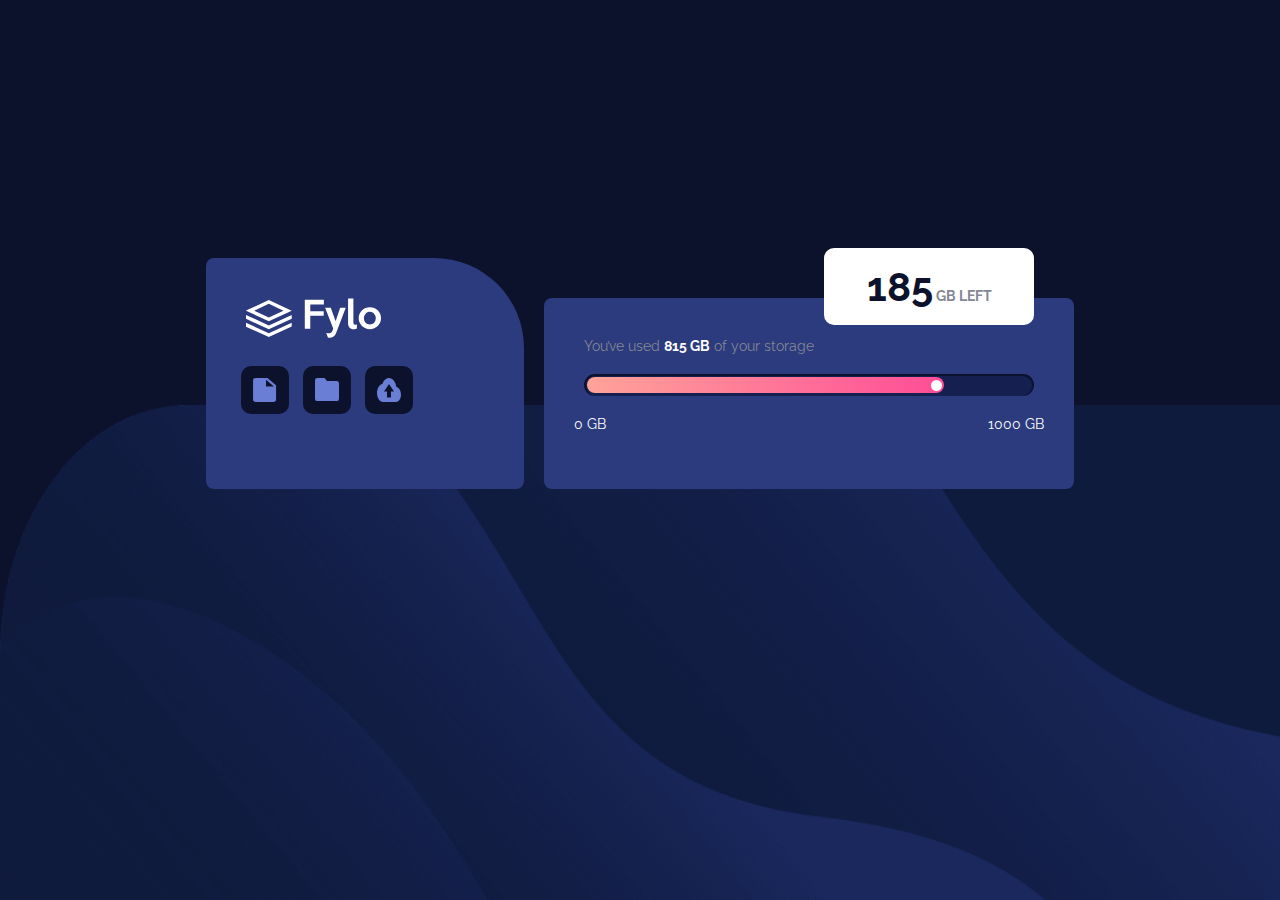
==== fylo-data-storage-component/index.html @ 71609f0a "Add Initial Solution" ====
<!DOCTYPE html>
<html lang="en">
  <head>
    <meta charset="UTF-8" />
    <meta name="viewport" content="width=device-width, initial-scale=1.0" />
    <!-- displays site properly based on user's device -->
    <link
      rel="icon"
      type="image/png"
      sizes="32x32"
      href="./images/favicon-32x32.png"
    />
    <link
      href="https://fonts.googleapis.com/css2?family=Raleway&display=swap"
      rel="stylesheet"
    />
    <title>Frontend Mentor | Fylo data storage component</title>
    <link rel="stylesheet" href="styles.css" />
  </head>
  <body>
    <div class="container">
      <img class="bg-bottom" src="images/bg-desktop.png" alt="" />
      <div class="fylo-container">
        <img id="logo" src="images/logo.svg" alt="" />
        <br />
        <img class="btn" src="images/icon-document.svg" alt="" />
        <img class="btn" src="images/icon-folder.svg" alt="" />
        <img class="btn" src="images/icon-upload.svg" alt="" />
      </div>
      <div class="storage-container">
        You’ve used <span class="storage">815 GB</span> of your storage
        <div id="storage-bar">
          <div id="storage-bar-fill">
            <div id="circle"></div>
          </div>
        </div>
        <span class="left-aligned">0 GB </span>
        <span class="right-aligned">1000 GB</span>
      </div>
      <div class="storage-remaining">
        <span class="storage-remaining-number">185</span> GB LEFT
      </div>

      <!-- <div class="attribution">
      Challenge by
      <a href="https://www.frontendmentor.io?ref=challenge" target="_blank"
        >Frontend Mentor</a
      >. Coded by <a href="#">Anna Montero</a>.
    </div> -->
    </div>
  </body>
</html>
---- fylo-data-storage-component/styles.css ----
body {
  margin: 0;
  padding: 0;
  background-color: hsl(229, 57%, 11%);
  position: relative;
  width: 100vw;
  height: 100vh;
  color: hsl(229, 7%, 55%);
  font-family: "Raleway", sans-serif;
  font-weight: 400;
  text-align: center;
  font-size: 14px;
}

.container {
  width: 100%;
  height: 100%;
  position: relative;
  display: grid;
  grid-template-columns: 0.7fr 1.2fr 2fr 0.7fr;
  grid-template-rows: 0.8fr 1fr 1.5fr;
  grid-gap: 20px;
  grid-template: repeat(auto-fill, minmax(200px, 1fr));
}

.fylo-container {
  grid-area: 2/2/3/3;
  background-color: hsl(228, 49%, 33%);
  width: auto;
  margin: 30px 0 0;
  padding: 30px;
  border-radius: 8px 90px 8px 8px;
  text-align: left;
}

.btn {
  background-color: hsl(229, 57%, 11%);
  padding: 12px;
  border-radius: 10px;
  margin: 5px;
  width: 24px;
  height: 24px;
}

.folder {
  background-color: hsl(229, 57%, 11%);
  padding: 12px;
  border-radius: 10px;
  margin: 5px;
  width: 24px;
  height: 24px;
}

.upload {
  background-color: hsl(229, 57%, 11%);
  padding: 12px;
  border-radius: 10px;
  margin: 5px;
  width: 24px;
  height: 24px;
}

.storage-container {
  position: relative;
  grid-area: 2/3/3/4;
  background-color: hsl(228, 49%, 33%);
  width: auto;
  margin: 70px 0 0;
  top: 0px;
  padding: 40px;
  border-radius: 8px;
  text-align: left;
}

.left-aligned {
  color: white;
  position: absolute;
  left: 30px;
}

.right-aligned {
  color: white;
  position: absolute;
  right: 30px;
}

.storage {
  font-weight: 700;
  color: white;
}

.storage-remaining {
  grid-area: 2/3/3/4;
  display: inline-block;
  background-color: white;
  font-size: 14px;
  font-weight: 700;
  padding: 15px 5px;
  border-radius: 10px;
  width: 200px;
  position: absolute;
  top: 20px;
  right: 40px;
  text-align: center;
}

.storage-remaining-number {
  display: inline-block;
  background-color: white;
  font-size: 2.5rem;
  color: hsl(229, 57%, 11%);
}

.bg-bottom {
  position: absolute;
  bottom: 0;
  left: 0;
  width: 100%;
  height: 55%;
  z-index: -1;
}

.attribution {
  font-size: 11px;
  text-align: center;
}
.attribution a {
  color: hsl(228, 45%, 44%);
}

#logo {
  margin: 10px 10px 20px;
}

#storage-bar {
  border: 2px solid hsl(229, 57%, 11%);
  border-bottom: none;
  border-radius: 100px;
  height: 20px;
  margin: 20px auto;
  background-color: hsl(229, 58%, 20%);
}

#storage-bar-fill {
  position: relative;
  background-color: white;
  height: 80%;
  width: 80%;
  border-radius: 100px;
  background-image: linear-gradient(
    to right,
    hsl(6, 100%, 80%),
    hsl(335, 100%, 65%)
  );
  margin: 1px;
}

#circle {
  height: 11px;
  width: 11px;
  background-color: white;
  border-radius: 50px;
  margin: 0px;
  position: absolute;
  right: 2px;
  top: 2.1px;
}
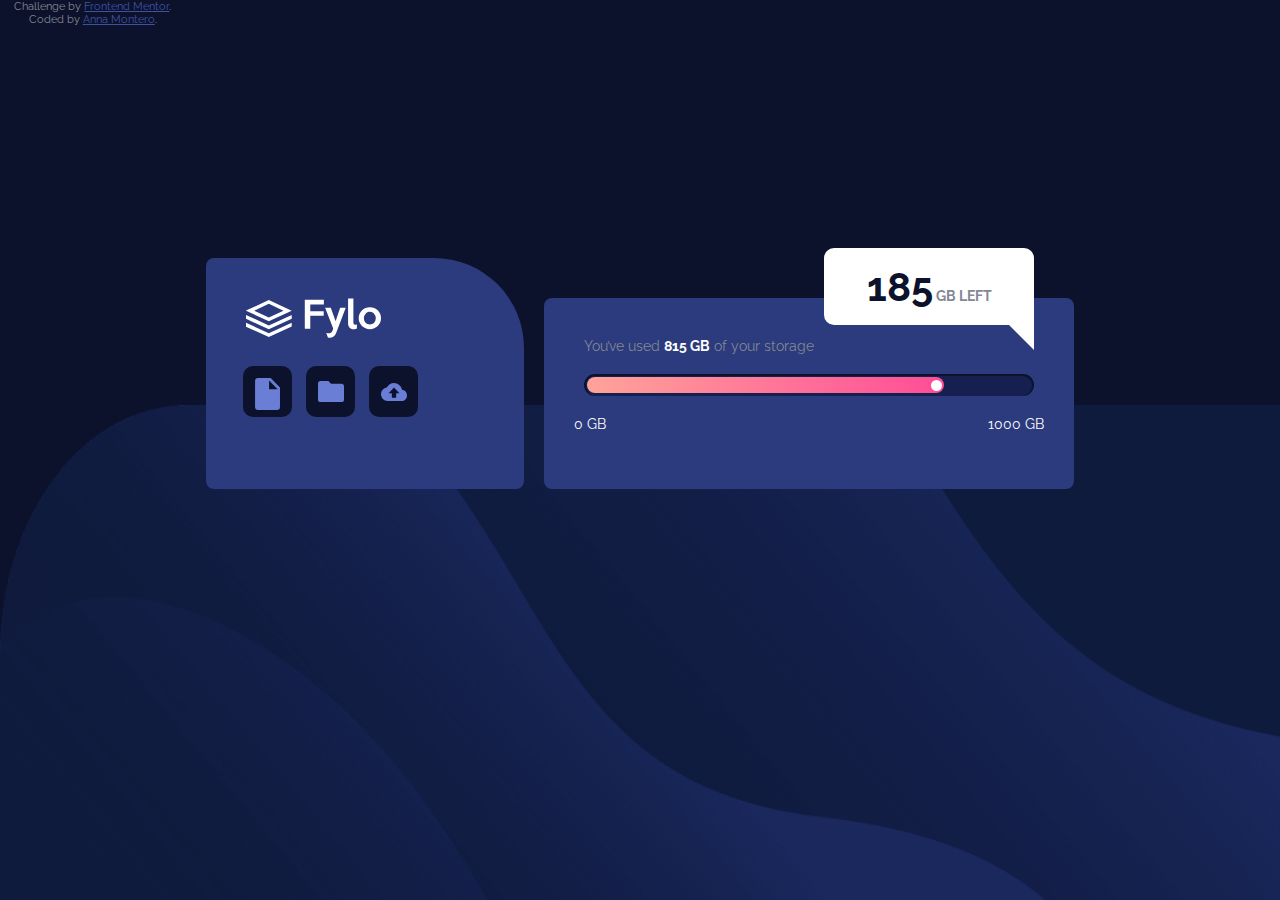
==== commit a2931879: ""Improve button icons and add pointed corners"" ====
--- a/fylo-data-storage-component/index.html
+++ b/fylo-data-storage-component/index.html
@@ -23,9 +23,17 @@
       <div class="fylo-container">
         <img id="logo" src="images/logo.svg" alt="" />
         <br />
-        <img class="btn" src="images/icon-document.svg" alt="" />
-        <img class="btn" src="images/icon-folder.svg" alt="" />
-        <img class="btn" src="images/icon-upload.svg" alt="" />
+        <div class="btn-container">
+          <div class="btn">
+            <img class="icons" src="images/icon-document.svg" alt="" />
+          </div>
+          <div class="btn">
+            <img class="icons" src="images/icon-folder.svg" alt="" />
+          </div>
+          <div class="btn">
+            <img class="icons" src="images/icon-upload.svg" alt="" />
+          </div>
+        </div>
       </div>
       <div class="storage-container">
         You’ve used <span class="storage">815 GB</span> of your storage
@@ -41,12 +49,12 @@
         <span class="storage-remaining-number">185</span> GB LEFT
       </div>
 
-      <!-- <div class="attribution">
-      Challenge by
-      <a href="https://www.frontendmentor.io?ref=challenge" target="_blank"
-        >Frontend Mentor</a
-      >. Coded by <a href="#">Anna Montero</a>.
-    </div> -->
+      <div class="attribution">
+        Challenge by
+        <a href="https://www.frontendmentor.io?ref=challenge" target="_blank"
+          >Frontend Mentor</a
+        >. Coded by <a href="#">Anna Montero</a>.
+      </div>
     </div>
   </body>
 </html>
--- a/fylo-data-storage-component/styles.css
+++ b/fylo-data-storage-component/styles.css
@@ -33,13 +33,24 @@
   text-align: left;
 }
 
+.btn-container {
+  display: flex;
+}
+
 .btn {
+  display: flex;
+  flex-direction: column;
   background-color: hsl(229, 57%, 11%);
   padding: 12px;
   border-radius: 10px;
-  margin: 5px;
-  width: 24px;
-  height: 24px;
+  margin: 5px 7px;
+  width: 25px;
+  height: 27px;
+}
+
+.icons {
+  margin: auto;
+  width: 26px;
 }
 
 .folder {
@@ -104,6 +115,18 @@
   text-align: center;
 }
 
+/* Pointed Corner solution by Mahesh-Yadav in FrontEnd Mentor */
+.storage-remaining::after {
+  content: "";
+  width: 0;
+  height: 0;
+  border-top: solid 40px white;
+  border-left: solid 40px transparent;
+  position: absolute;
+  right: 0px;
+  bottom: -25px;
+}
+
 .storage-remaining-number {
   display: inline-block;
   background-color: white;
